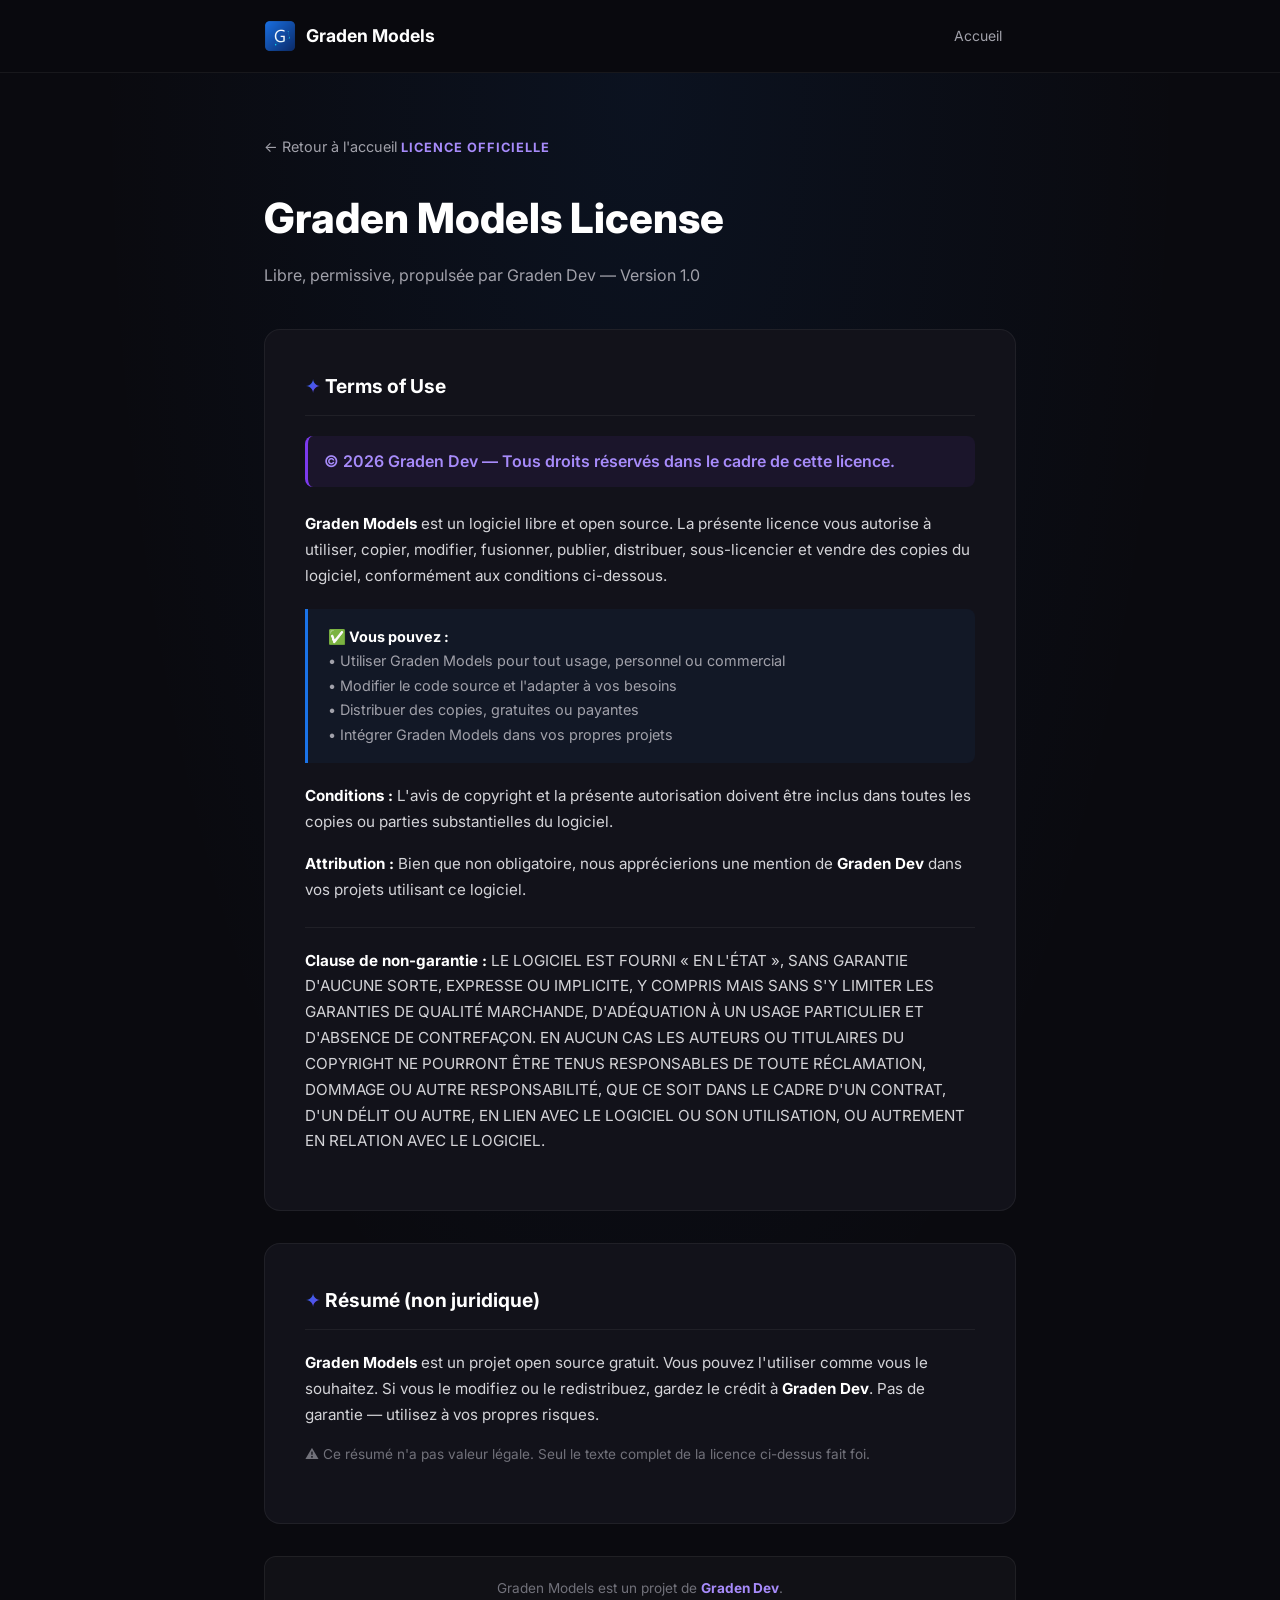
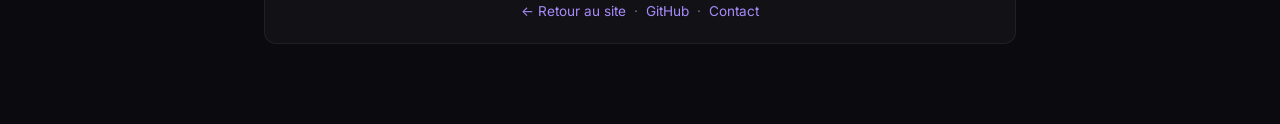
==== docs/license.html @ b073ece7 "Page licence dédiée, mention Graden Dev, texte pro" ====
<!DOCTYPE html>
<html lang="fr">
<head>
    <meta charset="UTF-8" />
    <meta name="viewport" content="width=device-width, initial-scale=1.0" />
    <title>Licence – Graden Models</title>
    <meta name="description" content="Licence Graden Models – Libre, open source, propulsé par Graden Dev." />
    <link rel="icon" href="assets/icon.png" />
    <link href="https://fonts.googleapis.com/css2?family=Inter:wght@300..800&display=swap" rel="stylesheet" />
    <style>
        *, *::before, *::after { box-sizing: border-box; margin: 0; padding: 0; }
        body {
            font-family: "Inter", -apple-system, BlinkMacSystemFont, "Segoe UI", system-ui, sans-serif;
            background: #0a0a0f; color: #e4e4e7; line-height: 1.7;
            -webkit-font-smoothing: antialiased;
        }
        .container { max-width: 800px; margin: 0 auto; padding: 0 24px; }

        header {
            padding: 20px 0; border-bottom: 1px solid rgba(255,255,255,.06);
            background: rgba(10,10,15,.85); backdrop-filter: blur(16px);
            position: sticky; top: 0; z-index: 100;
        }
        header .container { display: flex; align-items: center; gap: 12px; }
        header .logo { display: flex; align-items: center; gap: 10px; text-decoration: none; }
        header img { width: 32px; height: 32px; border-radius: 7px; }
        header .logo span { font-size: 1.1rem; font-weight: 700; color: #fff; }
        header nav { margin-left: auto; }
        header nav a { color: #a1a1aa; text-decoration: none; font-size: .875rem; padding: 8px 14px; border-radius: 8px; transition: .2s; }
        header nav a:hover { color: #fff; background: rgba(255,255,255,.06); }

        .page {
            padding: 60px 0 80px;
            background: radial-gradient(ellipse at 50% 0%, rgba(26,115,232,.08) 0%, transparent 60%);
        }
        .badge {
            display: inline-block; color: #a78bfa; font-size: .8rem; font-weight: 700;
            text-transform: uppercase; letter-spacing: .08em; margin-bottom: 12px;
        }
        h1 { font-size: clamp(1.8rem, 4vw, 2.6rem); font-weight: 800; color: #fff; margin-bottom: 8px; }
        .subtitle { color: #a1a1aa; margin-bottom: 40px; }

        .license-box {
            background: #12121a; border: 1px solid rgba(255,255,255,.06);
            border-radius: 16px; padding: 40px; margin-bottom: 32px;
        }
        .license-box h2 {
            font-size: 1.2rem; font-weight: 700; color: #fff;
            padding-bottom: 12px; border-bottom: 1px solid rgba(255,255,255,.06);
            margin-bottom: 20px;
        }
        .license-box h2 span { background: linear-gradient(135deg, #1a73e8, #7c3aed); -webkit-background-clip: text; -webkit-text-fill-color: transparent; }
        .license-box .copyright {
            color: #a78bfa; font-weight: 600; margin-bottom: 24px;
            padding: 12px 16px; background: rgba(124,58,237,.08); border-radius: 8px;
            border-left: 3px solid #7c3aed;
        }
        .license-box p { color: #d4d4d8; margin-bottom: 16px; font-size: .95rem; }
        .license-box .highlight {
            background: rgba(26,115,232,.06); border-left: 3px solid #1a73e8;
            padding: 16px 20px; border-radius: 0 8px 8px 0; margin: 20px 0;
            color: #a1a1aa; font-size: .9rem;
        }
        .license-box strong { color: #fff; }

        .footer-note {
            text-align: center; padding: 20px;
            background: rgba(255,255,255,.03); border-radius: 12px;
            border: 1px solid rgba(255,255,255,.06);
        }
        .footer-note p { color: #71717a; font-size: .85rem; }
        .footer-note a { color: #a78bfa; text-decoration: none; }
        .footer-note a:hover { text-decoration: underline; }

        .btn-back {
            display: inline-flex; align-items: center; gap: 8px;
            color: #a1a1aa; text-decoration: none; font-size: .9rem;
            margin-bottom: 24px; transition: .2s;
        }
        .btn-back:hover { color: #fff; }

        @media (max-width: 640px) {
            .license-box { padding: 24px; }
        }
    </style>
</head>
<body>
<header>
    <div class="container">
        <a href="index.html" class="logo">
            <img src="assets/icon.png" alt="Graden Models" />
            <span>Graden Models</span>
        </a>
        <nav>
            <a href="index.html">Accueil</a>
        </nav>
    </div>
</header>

<section class="page">
    <div class="container">
        <a href="index.html" class="btn-back">← Retour à l'accueil</a>
        <div class="badge">Licence officielle</div>
        <h1>Graden Models License</h1>
        <p class="subtitle">Libre, permissive, propulsée par Graden Dev — Version 1.0</p>

        <div class="license-box">
            <h2><span>✦</span> Terms of Use</h2>

            <div class="copyright">
                © 2026 Graden Dev — Tous droits réservés dans le cadre de cette licence.
            </div>

            <p>
                <strong>Graden Models</strong> est un logiciel libre et open source. 
                La présente licence vous autorise à utiliser, copier, modifier, fusionner, 
                publier, distribuer, sous-licencier et vendre des copies du logiciel, 
                conformément aux conditions ci-dessous.
            </p>

            <div class="highlight">
                <strong>✅ Vous pouvez :</strong><br />
                • Utiliser Graden Models pour tout usage, personnel ou commercial<br />
                • Modifier le code source et l'adapter à vos besoins<br />
                • Distribuer des copies, gratuites ou payantes<br />
                • Intégrer Graden Models dans vos propres projets
            </div>

            <p>
                <strong>Conditions :</strong> L'avis de copyright et la présente 
                autorisation doivent être inclus dans toutes les copies ou parties 
                substantielles du logiciel.
            </p>

            <p>
                <strong>Attribution :</strong> Bien que non obligatoire, nous 
                apprécierions une mention de <strong>Graden Dev</strong> dans 
                vos projets utilisant ce logiciel.
            </p>

            <p style="margin-top: 24px; padding-top: 20px; border-top: 1px solid rgba(255,255,255,.06);">
                <strong>Clause de non-garantie :</strong> LE LOGICIEL EST FOURNI « EN L'ÉTAT », 
                SANS GARANTIE D'AUCUNE SORTE, EXPRESSE OU IMPLICITE, Y COMPRIS MAIS SANS 
                S'Y LIMITER LES GARANTIES DE QUALITÉ MARCHANDE, D'ADÉQUATION À UN USAGE 
                PARTICULIER ET D'ABSENCE DE CONTREFAÇON. EN AUCUN CAS LES AUTEURS OU 
                TITULAIRES DU COPYRIGHT NE POURRONT ÊTRE TENUS RESPONSABLES DE TOUTE 
                RÉCLAMATION, DOMMAGE OU AUTRE RESPONSABILITÉ, QUE CE SOIT DANS LE CADRE 
                D'UN CONTRAT, D'UN DÉLIT OU AUTRE, EN LIEN AVEC LE LOGICIEL OU SON 
                UTILISATION, OU AUTREMENT EN RELATION AVEC LE LOGICIEL.
            </p>
        </div>

        <div class="license-box">
            <h2><span>✦</span> Résumé (non juridique)</h2>
            <p>
                <strong>Graden Models</strong> est un projet open source gratuit. 
                Vous pouvez l'utiliser comme vous le souhaitez. Si vous le modifiez 
                ou le redistribuez, gardez le crédit à <strong>Graden Dev</strong>. 
                Pas de garantie — utilisez à vos propres risques.
            </p>
            <p style="color: #71717a; font-size: .85rem; margin-top: 12px;">
                ⚠️ Ce résumé n'a pas valeur légale. Seul le texte complet de la licence ci-dessus fait foi.
            </p>
        </div>

        <div class="footer-note">
            <p>
                Graden Models est un projet de <strong style="color:#a78bfa;">Graden Dev</strong>.
                <br />
                <a href="index.html">← Retour au site</a> &nbsp;·&nbsp; 
                <a href="https://github.com/grandelagbanou28-gif/Models_of_ollamaApp">GitHub</a> &nbsp;·&nbsp; 
                <a href="mailto:grandelagbanou28@gmail.com">Contact</a>
            </p>
        </div>
    </div>
</section>
</body>
</html>
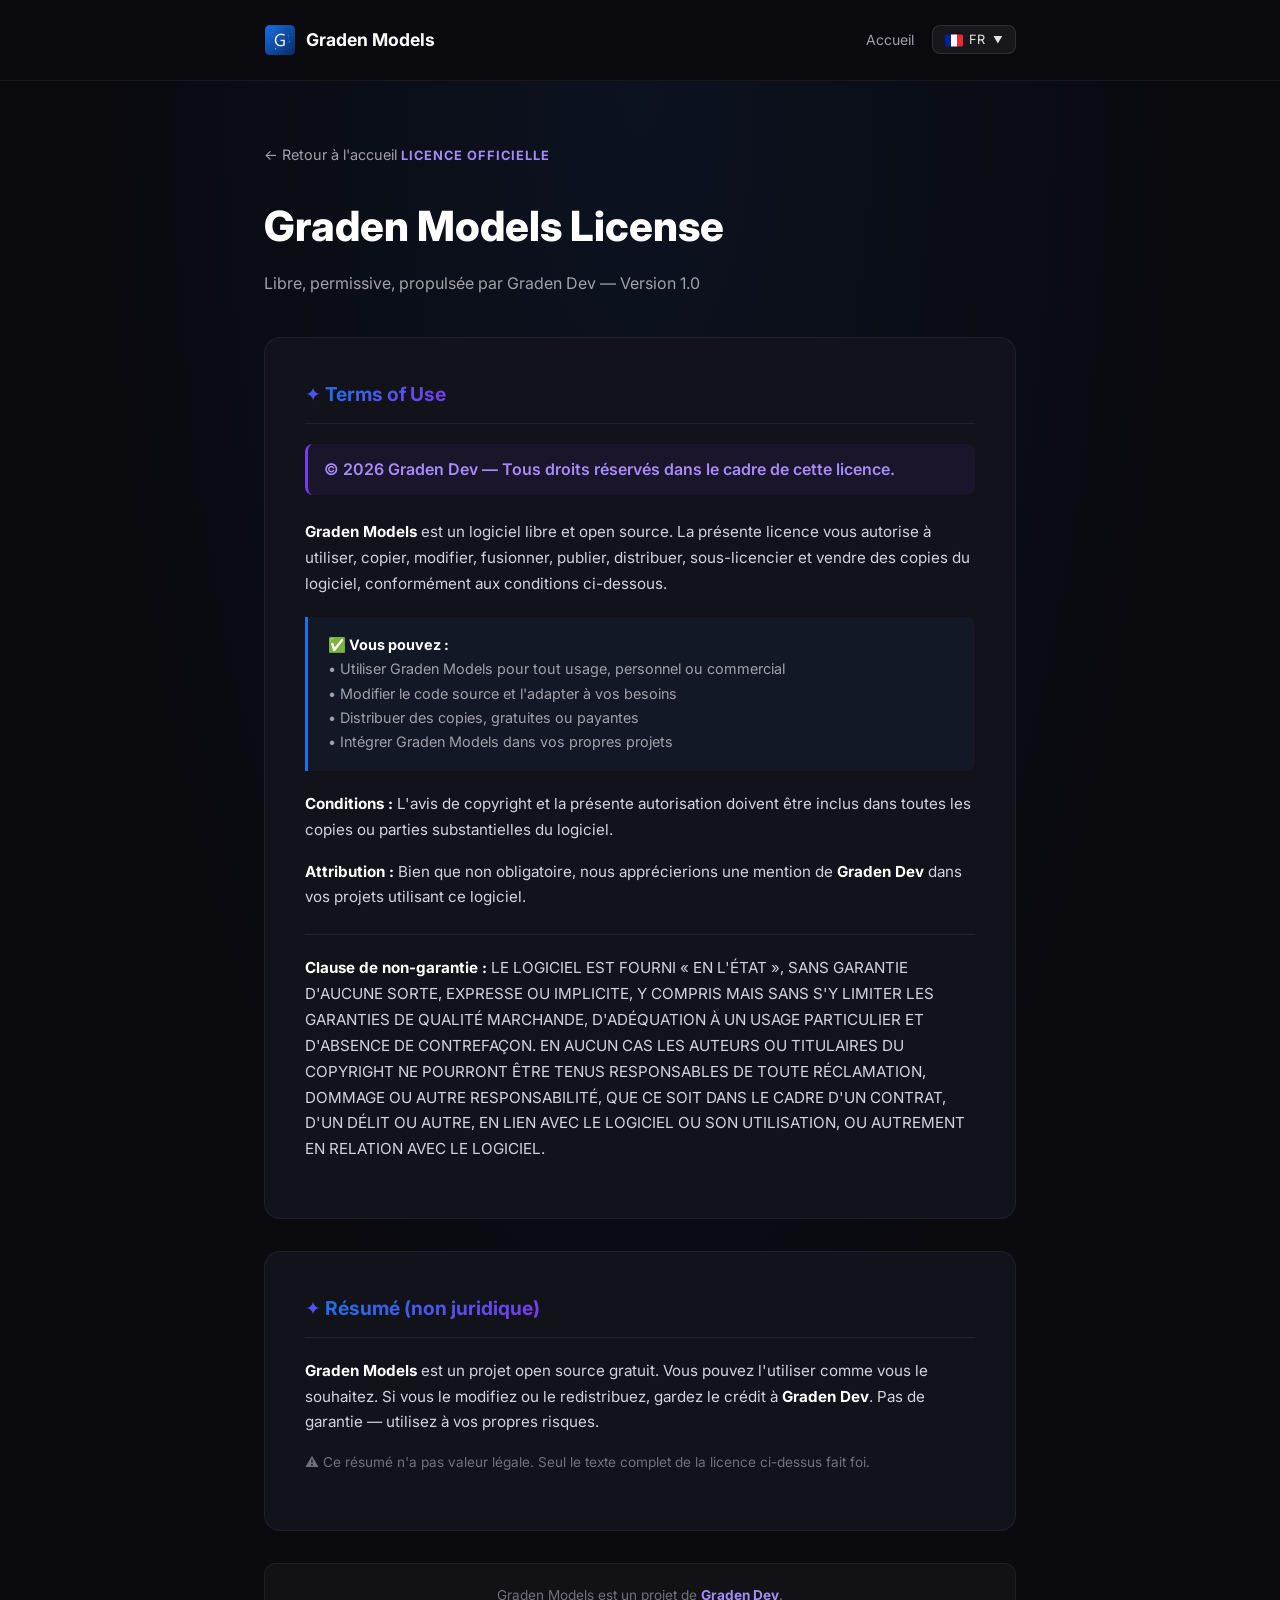
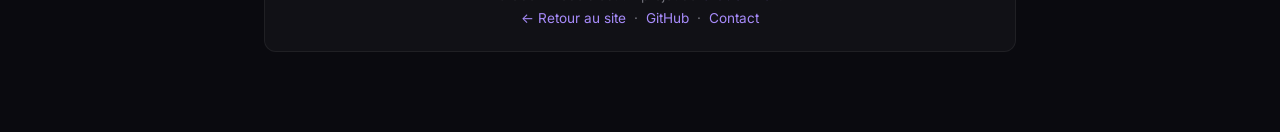
==== commit f79b0471: "fix: i18n - francais par defaut, json parse pour eviter erreurs js, meta notranslate" ====
--- a/docs/license.html
+++ b/docs/license.html
@@ -2,8 +2,11 @@
 <html lang="fr">
 <head>
     <meta charset="UTF-8" />
+<meta name="google" content="notranslate" />
+<meta name="google" content="notranslate" />
+<meta name="google" content="notranslate" />
     <meta name="viewport" content="width=device-width, initial-scale=1.0" />
-    <title>Licence – Graden Models</title>
+    <title data-i18n="page.title">Licence – Graden Models</title>
     <meta name="description" content="Licence Graden Models – Libre, open source, propulsé par Graden Dev." />
     <link rel="icon" href="assets/icon.png" />
     <link href="https://fonts.googleapis.com/css2?family=Inter:wght@300..800&display=swap" rel="stylesheet" />
@@ -24,10 +27,35 @@
         header .container { display: flex; align-items: center; gap: 12px; }
         header .logo { display: flex; align-items: center; gap: 10px; text-decoration: none; }
         header img { width: 32px; height: 32px; border-radius: 7px; }
-        header .logo span { font-size: 1.1rem; font-weight: 700; color: #fff; }
-        header nav { margin-left: auto; }
-        header nav a { color: #a1a1aa; text-decoration: none; font-size: .875rem; padding: 8px 14px; border-radius: 8px; transition: .2s; }
+        header .logo span { font-size: 1.1rem; font-weight: 700; color: #fff; white-space: nowrap; }
+        header nav { margin-left: auto; display: flex; align-items: center; gap: 4px; }
+        header nav a { color: #a1a1aa; text-decoration: none; font-size: .875rem; padding: 8px 14px; border-radius: 8px; transition: .2s; white-space: nowrap; }
         header nav a:hover { color: #fff; background: rgba(255,255,255,.06); }
+
+        .lang-dropdown { position: relative; display: inline-block; }
+        .lang-dropdown-btn {
+            display: flex; align-items: center; gap: 6px;
+            background: rgba(255,255,255,.06); border: 1px solid rgba(255,255,255,.1);
+            color: #e4e4e7; padding: 6px 12px; border-radius: 8px;
+            cursor: pointer; font-size: .8rem; font-family: inherit;
+            transition: .2s; white-space: nowrap;
+        }
+        .lang-dropdown-btn:hover { background: rgba(255,255,255,.1); }
+        .lang-dropdown-btn .arrow { font-size: .6rem; margin-left: 2px; transition: transform .2s; }
+        .lang-dropdown.open .lang-dropdown-btn .arrow { transform: rotate(180deg); }
+        .lang-menu {
+            position: absolute; top: calc(100% + 6px); right: 0;
+            background: #18181b; border: 1px solid rgba(255,255,255,.1);
+            border-radius: 10px; padding: 6px; min-width: 140px;
+            display: none; z-index: 200; box-shadow: 0 12px 40px rgba(0,0,0,.5);
+        }
+        .lang-dropdown.open .lang-menu { display: block; }
+        .lang-menu a {
+            display: flex !important; align-items: center; gap: 8px;
+            padding: 8px 12px !important; border-radius: 6px !important;
+            color: #a1a1aa; text-decoration: none; font-size: .85rem; transition: .2s;
+        }
+        .lang-menu a:hover, .lang-menu a.active { background: rgba(255,255,255,.08); color: #fff; }
 
         .page {
             padding: 60px 0 80px;
@@ -92,26 +120,41 @@
             <span>Graden Models</span>
         </a>
         <nav>
-            <a href="index.html">Accueil</a>
+            <a href="index.html" data-i18n="nav.home">Accueil</a>
+            <div class="lang-dropdown">
+                <button class="lang-dropdown-btn" onclick="event.stopPropagation();this.closest('.lang-dropdown').classList.toggle('open')">
+                    <span id="langFlag"><svg width="18" height="13" viewBox="0 0 24 16" style="border-radius:2px;vertical-align:middle"><rect width="8" height="16" fill="#002395"/><rect x="8" width="8" height="16" fill="#fff"/><rect x="16" width="8" height="16" fill="#ED2939"/></svg></span>
+                    <span id="langLabel">FR</span>
+                    <span class="arrow">▼</span>
+                </button>
+                <div class="lang-menu">
+                    <a href="#" class="active" data-lang="fr" onclick="setLang('fr');return false">
+                        <svg width="18" height="13" viewBox="0 0 24 16" style="border-radius:2px;vertical-align:middle"><rect width="8" height="16" fill="#002395"/><rect x="8" width="8" height="16" fill="#fff"/><rect x="16" width="8" height="16" fill="#ED2939"/></svg> Français
+                    </a>
+                    <a href="#" data-lang="en" onclick="setLang('en');return false">
+                        <svg width="18" height="13" viewBox="0 0 24 16" style="border-radius:2px;vertical-align:middle"><rect width="24" height="16" fill="#012169"/><path d="M0 0l12 8m0-8L0 8" stroke="#fff" stroke-width="3.2"/><path d="M12 0v16M0 8h24" stroke="#fff" stroke-width="4.8"/><path d="M0 0l12 8m0-8L0 8" stroke="#C8102E" stroke-width="1.6"/><path d="M12 0v16M0 8h24" stroke="#C8102E" stroke-width="2.4"/></svg> English
+                    </a>
+                </div>
+            </div>
         </nav>
     </div>
 </header>
 
 <section class="page">
     <div class="container">
-        <a href="index.html" class="btn-back">← Retour à l'accueil</a>
-        <div class="badge">Licence officielle</div>
-        <h1>Graden Models License</h1>
-        <p class="subtitle">Libre, permissive, propulsée par Graden Dev — Version 1.0</p>
+        <a href="index.html" class="btn-back" data-i18n="back.home">← Retour à l'accueil</a>
+        <div class="badge" data-i18n="license.badge">Licence officielle</div>
+        <h1 data-i18n="license.title">Graden Models License</h1>
+        <p class="subtitle" data-i18n="license.subtitle">Libre, permissive, propulsée par Graden Dev — Version 1.0</p>
 
         <div class="license-box">
-            <h2><span>✦</span> Terms of Use</h2>
-
-            <div class="copyright">
+            <h2><span>✦</span> <span data-i18n="license.terms">Terms of Use</span></h2>
+
+            <div class="copyright" data-i18n="license.copyright">
                 © 2026 Graden Dev — Tous droits réservés dans le cadre de cette licence.
             </div>
 
-            <p>
+            <p data-i18n="license.p1">
                 <strong>Graden Models</strong> est un logiciel libre et open source. 
                 La présente licence vous autorise à utiliser, copier, modifier, fusionner, 
                 publier, distribuer, sous-licencier et vendre des copies du logiciel, 
@@ -119,26 +162,26 @@
             </p>
 
             <div class="highlight">
-                <strong>✅ Vous pouvez :</strong><br />
-                • Utiliser Graden Models pour tout usage, personnel ou commercial<br />
-                • Modifier le code source et l'adapter à vos besoins<br />
-                • Distribuer des copies, gratuites ou payantes<br />
-                • Intégrer Graden Models dans vos propres projets
+                <strong data-i18n="license.can">✅ Vous pouvez :</strong><br />
+                <span data-i18n="license.can1">• Utiliser Graden Models pour tout usage, personnel ou commercial</span><br />
+                <span data-i18n="license.can2">• Modifier le code source et l'adapter à vos besoins</span><br />
+                <span data-i18n="license.can3">• Distribuer des copies, gratuites ou payantes</span><br />
+                <span data-i18n="license.can4">• Intégrer Graden Models dans vos propres projets</span>
             </div>
 
-            <p>
+            <p data-i18n="license.conditions">
                 <strong>Conditions :</strong> L'avis de copyright et la présente 
                 autorisation doivent être inclus dans toutes les copies ou parties 
                 substantielles du logiciel.
             </p>
 
-            <p>
+            <p data-i18n="license.attribution">
                 <strong>Attribution :</strong> Bien que non obligatoire, nous 
                 apprécierions une mention de <strong>Graden Dev</strong> dans 
                 vos projets utilisant ce logiciel.
             </p>
 
-            <p style="margin-top: 24px; padding-top: 20px; border-top: 1px solid rgba(255,255,255,.06);">
+            <p style="margin-top: 24px; padding-top: 20px; border-top: 1px solid rgba(255,255,255,.06);" data-i18n="license.disclaimer">
                 <strong>Clause de non-garantie :</strong> LE LOGICIEL EST FOURNI « EN L'ÉTAT », 
                 SANS GARANTIE D'AUCUNE SORTE, EXPRESSE OU IMPLICITE, Y COMPRIS MAIS SANS 
                 S'Y LIMITER LES GARANTIES DE QUALITÉ MARCHANDE, D'ADÉQUATION À UN USAGE 
@@ -151,14 +194,14 @@
         </div>
 
         <div class="license-box">
-            <h2><span>✦</span> Résumé (non juridique)</h2>
-            <p>
+            <h2><span>✦</span> <span data-i18n="license.summary">Résumé (non juridique)</span></h2>
+            <p data-i18n="license.summaryP">
                 <strong>Graden Models</strong> est un projet open source gratuit. 
                 Vous pouvez l'utiliser comme vous le souhaitez. Si vous le modifiez 
                 ou le redistribuez, gardez le crédit à <strong>Graden Dev</strong>. 
                 Pas de garantie — utilisez à vos propres risques.
             </p>
-            <p style="color: #71717a; font-size: .85rem; margin-top: 12px;">
+            <p style="color: #71717a; font-size: .85rem; margin-top: 12px;" data-i18n="license.disclaimerSmall">
                 ⚠️ Ce résumé n'a pas valeur légale. Seul le texte complet de la licence ci-dessus fait foi.
             </p>
         </div>
@@ -167,12 +210,43 @@
             <p>
                 Graden Models est un projet de <strong style="color:#a78bfa;">Graden Dev</strong>.
                 <br />
-                <a href="index.html">← Retour au site</a> &nbsp;·&nbsp; 
+                <a href="index.html" data-i18n="back.site">← Retour au site</a> &nbsp;·&nbsp; 
                 <a href="https://github.com/grandelagbanou28-gif/Models_of_ollamaApp">GitHub</a> &nbsp;·&nbsp; 
-                <a href="mailto:grandelagbanou28@gmail.com">Contact</a>
+                <a href="mailto:grandelagbanou28@gmail.com" data-i18n="contact">Contact</a>
             </p>
         </div>
     </div>
 </section>
-</body>
-</html>
+
+<script>
+(function(){
+function saveOrig(){
+document.querySelectorAll("[data-i18n]").forEach(function(e){
+if(!e.getAttribute("data-fr"))e.setAttribute("data-fr",e.innerHTML);
+});
+}
+function setLang(l){
+document.documentElement.lang=l;
+document.querySelectorAll(".lang-menu a").forEach(function(a){a.classList.toggle("active",a.getAttribute("data-lang")===l)});
+var fl=document.getElementById("langFlag");if(fl)fl.innerHTML={fr:'<svg width="18" height="13" viewBox="0 0 24 16" style="border-radius:2px;vertical-align:middle"><rect width="8" height="16" fill="#002395"/><rect x="8" width="8" height="16" fill="#fff"/><rect x="16" width="8" height="16" fill="#ED2939"/></svg>',en:'<svg width="18" height="13" viewBox="0 0 24 16" style="border-radius:2px;vertical-align:middle"><rect width="24" height="16" fill="#012169"/><path d="M0 0l12 8m0-8L0 8" stroke="#fff" stroke-width="3.2"/><path d="M12 0v16M0 8h24" stroke="#fff" stroke-width="4.8"/><path d="M0 0l12 8m0-8L0 8" stroke="#C8102E" stroke-width="1.6"/><path d="M12 0v16M0 8h24" stroke="#C8102E" stroke-width="2.4"/></svg>'}[l]||"";
+var lb=document.getElementById("langLabel");if(lb)lb.textContent={fr:"FR",en:"EN"}[l]||l;
+var dd=document.querySelector(".lang-dropdown");if(dd)dd.classList.remove("open");
+try{localStorage.setItem("graden-lang",l)}catch(e){}
+document.querySelectorAll("[data-i18n]").forEach(function(e){
+var k=e.getAttribute("data-i18n");
+if(l==="fr"){var o=e.getAttribute("data-fr");if(o)e.innerHTML=o;}
+else if(window.__en&&window.__en[k]){e.innerHTML=window.__en[k];}
+});
+}
+function initL(){
+saveOrig();
+setLang("fr");
+}
+document.addEventListener("click",function(e){
+document.querySelectorAll(".lang-dropdown.open").forEach(function(d){if(!d.contains(e.target))d.classList.remove("open")});
+});
+window.setLang=setLang;
+window.__en={};
+initL();
+})();
+</script>
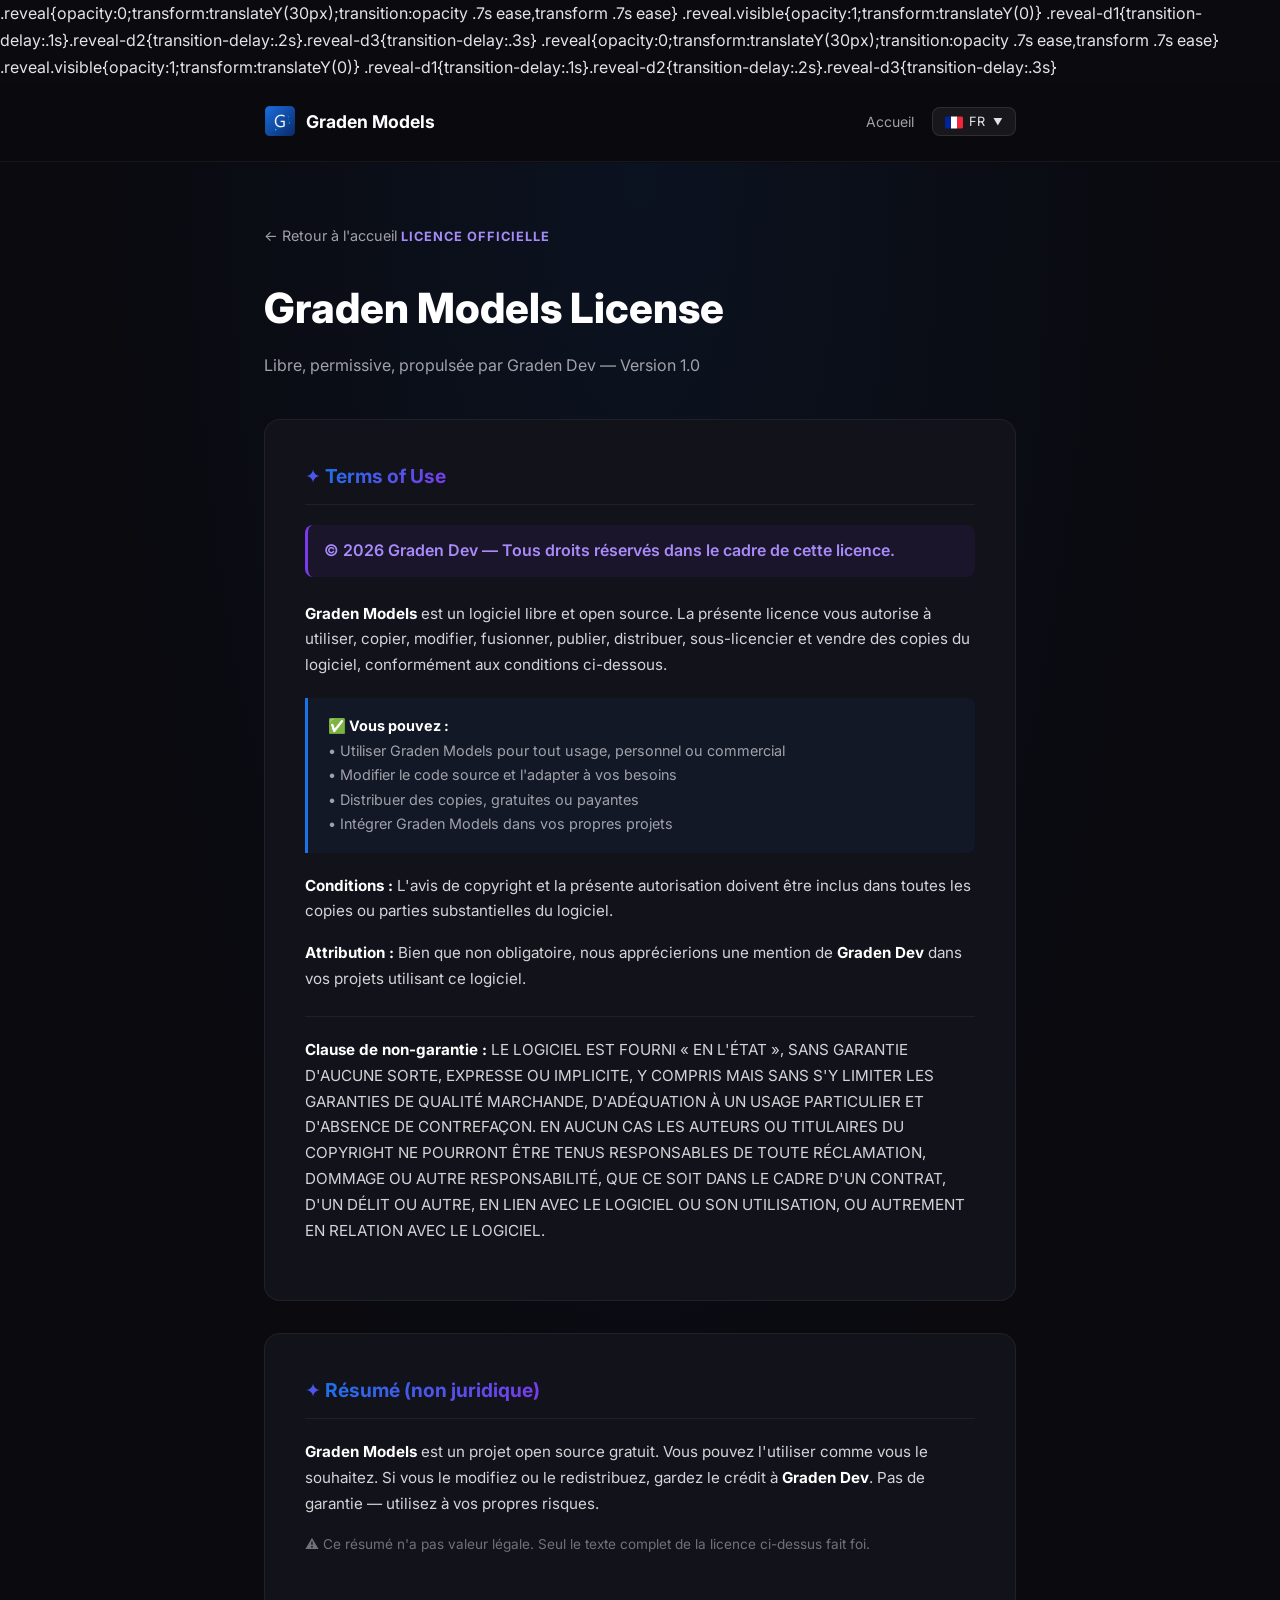
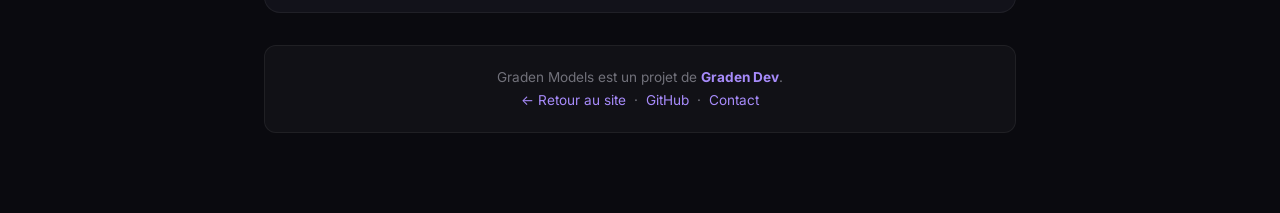
==== commit 93ab58e6: "feat: animations scroll reveal, compteurs, hero glow + i18n complete" ====
--- a/docs/license.html
+++ b/docs/license.html
@@ -1,5 +1,5 @@
 <!DOCTYPE html>
-<html lang="fr">
+<html lang="fr" translate="no">
 <head>
     <meta charset="UTF-8" />
 <meta name="google" content="notranslate" />
@@ -111,6 +111,12 @@
             .license-box { padding: 24px; }
         }
     </style>
+.reveal{opacity:0;transform:translateY(30px);transition:opacity .7s ease,transform .7s ease}
+.reveal.visible{opacity:1;transform:translateY(0)}
+.reveal-d1{transition-delay:.1s}.reveal-d2{transition-delay:.2s}.reveal-d3{transition-delay:.3s}
+.reveal{opacity:0;transform:translateY(30px);transition:opacity .7s ease,transform .7s ease}
+.reveal.visible{opacity:1;transform:translateY(0)}
+.reveal-d1{transition-delay:.1s}.reveal-d2{transition-delay:.2s}.reveal-d3{transition-delay:.3s}
 </head>
 <body>
 <header>
@@ -220,12 +226,13 @@
 
 <script>
 (function(){
-function saveOrig(){
+var en={"page.title":"License - Graden Models","nav.home":"Home","back.home":"Back to home","license.badge":"Official License","license.title":"Graden Models License","license.subtitle":"Free, permissive, powered by Graden Dev - Version 1.0","license.terms":"Terms of Use","license.copyright":"(c) 2026 Graden Dev - All rights reserved under this license.","license.p1":"<strong>Graden Models</strong> is free and open source software. This license permits you to use, copy, modify, merge, publish, distribute, sublicense, and sell copies of the software, subject to the conditions below.","license.can":"You may:","license.can1":"- Use Graden Models for any purpose, personal or commercial","license.can2":"- Modify the source code to suit your needs","license.can3":"- Distribute copies, free or for a fee","license.can4":"- Integrate Graden Models into your own projects","license.conditions":"<strong>Conditions:</strong> The copyright notice and this permission notice must be included in all copies or substantial portions of the software.","license.attribution":"<strong>Attribution:</strong> Although not required, we would appreciate credit to <strong>Graden Dev</strong> in projects using this software.","license.disclaimer":"<strong>Disclaimer of Warranty:</strong> THE SOFTWARE IS PROVIDED \"AS IS\", WITHOUT WARRANTY OF ANY KIND, EXPRESS OR IMPLIED, INCLUDING BUT NOT LIMITED TO THE WARRANTIES OF MERCHANTABILITY, FITNESS FOR A PARTICULAR PURPOSE AND NONINFRINGEMENT. IN NO EVENT SHALL THE AUTHORS OR COPYRIGHT HOLDERS BE LIABLE FOR ANY CLAIM, DAMAGES OR OTHER LIABILITY, WHETHER IN AN ACTION OF CONTRACT, TORT OR OTHERWISE, ARISING FROM, OUT OF OR IN CONNECTION WITH THE SOFTWARE OR THE USE OR OTHER DEALINGS IN THE SOFTWARE.","license.summary":"Summary (non-legal)","license.summaryP":"<strong>Graden Models</strong> is a free open source project. Use it as you wish. If you modify or redistribute it, keep credit to <strong>Graden Dev</strong>. No warranty - use at your own risk.","license.disclaimerSmall":"This summary is not legally binding. Only the full license text above is authoritative.","back.site":"Back to site","contact":"Contact"};
+function sO(){
 document.querySelectorAll("[data-i18n]").forEach(function(e){
 if(!e.getAttribute("data-fr"))e.setAttribute("data-fr",e.innerHTML);
 });
 }
-function setLang(l){
+function sL(l){
 document.documentElement.lang=l;
 document.querySelectorAll(".lang-menu a").forEach(function(a){a.classList.toggle("active",a.getAttribute("data-lang")===l)});
 var fl=document.getElementById("langFlag");if(fl)fl.innerHTML={fr:'<svg width="18" height="13" viewBox="0 0 24 16" style="border-radius:2px;vertical-align:middle"><rect width="8" height="16" fill="#002395"/><rect x="8" width="8" height="16" fill="#fff"/><rect x="16" width="8" height="16" fill="#ED2939"/></svg>',en:'<svg width="18" height="13" viewBox="0 0 24 16" style="border-radius:2px;vertical-align:middle"><rect width="24" height="16" fill="#012169"/><path d="M0 0l12 8m0-8L0 8" stroke="#fff" stroke-width="3.2"/><path d="M12 0v16M0 8h24" stroke="#fff" stroke-width="4.8"/><path d="M0 0l12 8m0-8L0 8" stroke="#C8102E" stroke-width="1.6"/><path d="M12 0v16M0 8h24" stroke="#C8102E" stroke-width="2.4"/></svg>'}[l]||"";
@@ -235,18 +242,20 @@
 document.querySelectorAll("[data-i18n]").forEach(function(e){
 var k=e.getAttribute("data-i18n");
 if(l==="fr"){var o=e.getAttribute("data-fr");if(o)e.innerHTML=o;}
-else if(window.__en&&window.__en[k]){e.innerHTML=window.__en[k];}
+else if(en[k]){e.innerHTML=en[k];}
 });
 }
-function initL(){
-saveOrig();
-setLang("fr");
+function init(){
+sO();sL("fr");
+var r=document.querySelectorAll(".license-box,.badge,.subtitle,.btn-back,.footer-note");
+r.forEach(function(e,i){e.classList.add("reveal");if(i%3===1)e.classList.add("reveal-d1");else if(i%3===2)e.classList.add("reveal-d2")});
+var ro=new IntersectionObserver(function(es){es.forEach(function(e){if(e.isIntersecting){e.target.classList.add("visible");ro.unobserve(e.target)}})},{threshold:.1});
+document.querySelectorAll(".reveal").forEach(function(e){ro.observe(e)});
 }
 document.addEventListener("click",function(e){
 document.querySelectorAll(".lang-dropdown.open").forEach(function(d){if(!d.contains(e.target))d.classList.remove("open")});
 });
-window.setLang=setLang;
-window.__en={};
-initL();
+window.setLang=sL;
+init();
 })();
 </script>
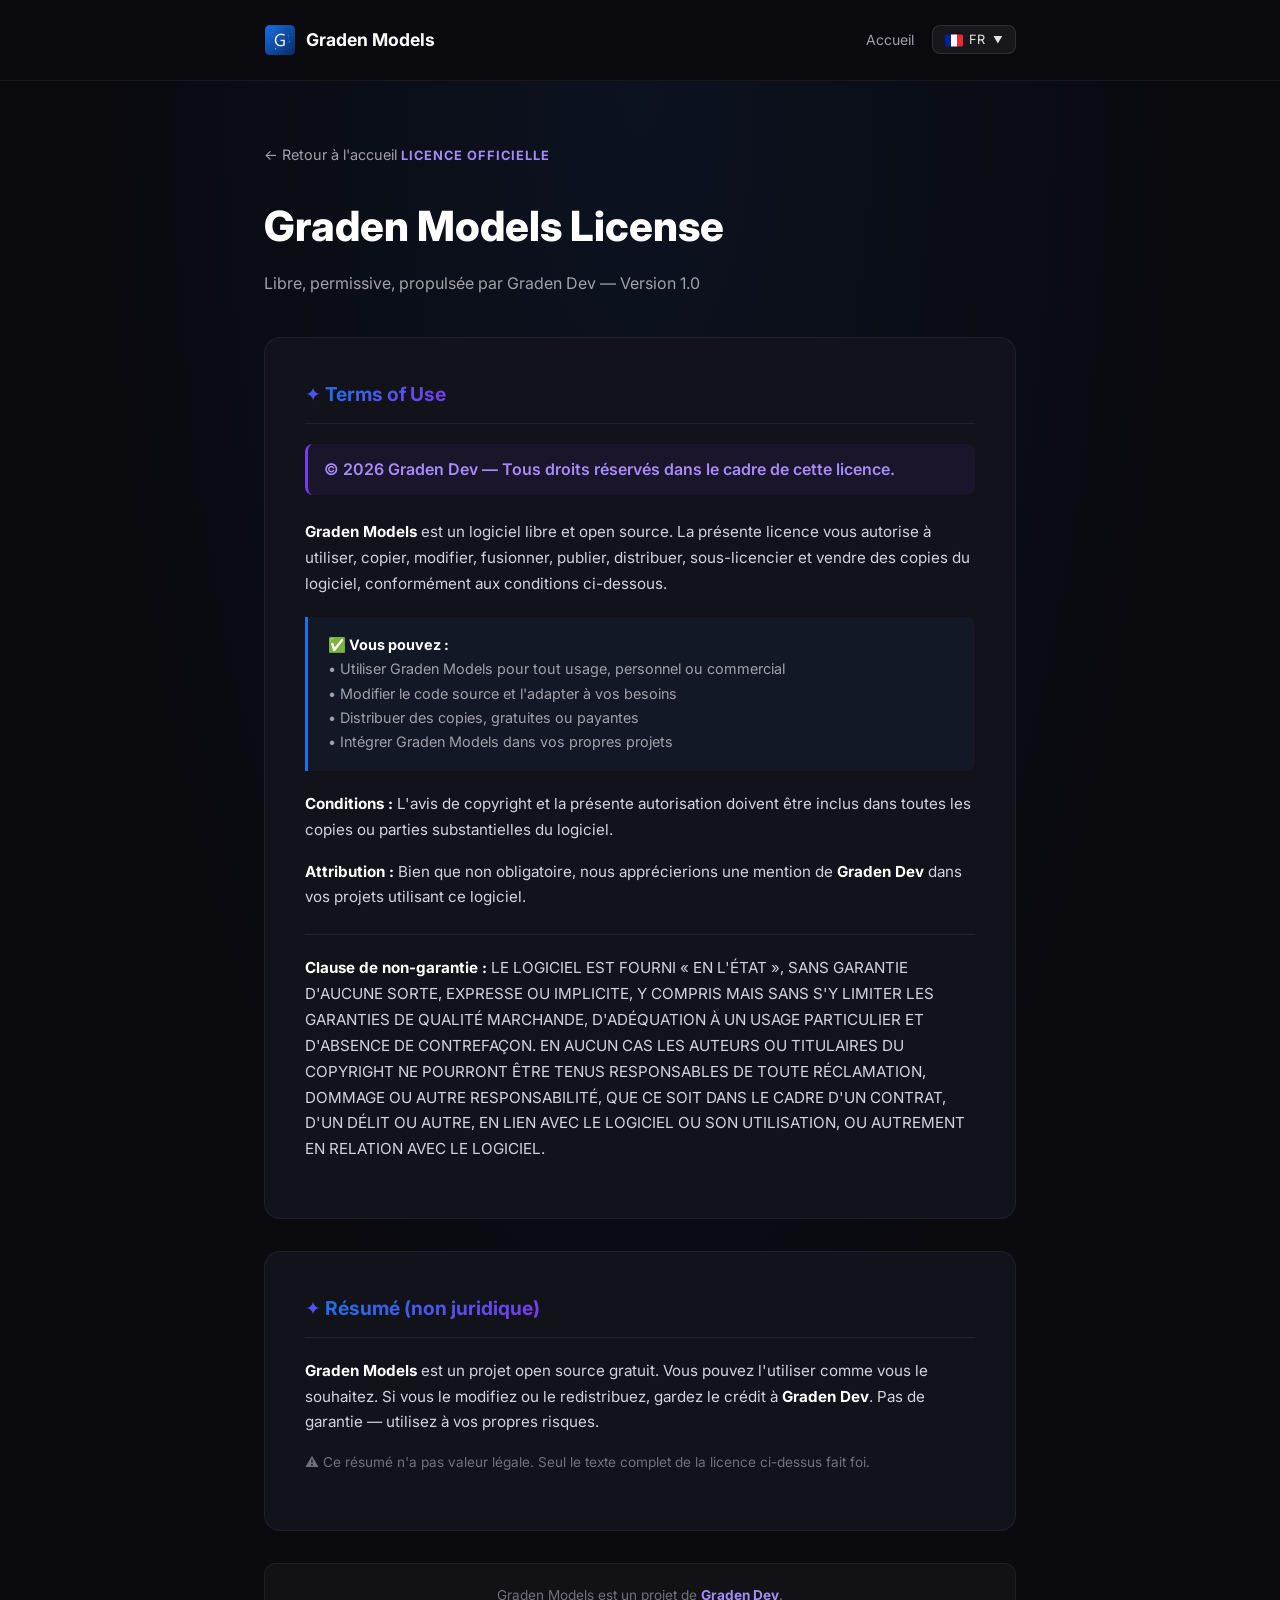
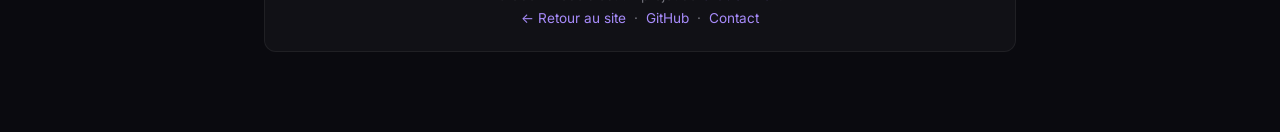
==== commit 1d76f0af: "fix: i18n complete - francais par defaut, traductions EN via JSON.parse, translate=no" ====
--- a/docs/license.html
+++ b/docs/license.html
@@ -111,12 +111,6 @@
             .license-box { padding: 24px; }
         }
     </style>
-.reveal{opacity:0;transform:translateY(30px);transition:opacity .7s ease,transform .7s ease}
-.reveal.visible{opacity:1;transform:translateY(0)}
-.reveal-d1{transition-delay:.1s}.reveal-d2{transition-delay:.2s}.reveal-d3{transition-delay:.3s}
-.reveal{opacity:0;transform:translateY(30px);transition:opacity .7s ease,transform .7s ease}
-.reveal.visible{opacity:1;transform:translateY(0)}
-.reveal-d1{transition-delay:.1s}.reveal-d2{transition-delay:.2s}.reveal-d3{transition-delay:.3s}
 </head>
 <body>
 <header>
@@ -226,13 +220,13 @@
 
 <script>
 (function(){
-var en={"page.title":"License - Graden Models","nav.home":"Home","back.home":"Back to home","license.badge":"Official License","license.title":"Graden Models License","license.subtitle":"Free, permissive, powered by Graden Dev - Version 1.0","license.terms":"Terms of Use","license.copyright":"(c) 2026 Graden Dev - All rights reserved under this license.","license.p1":"<strong>Graden Models</strong> is free and open source software. This license permits you to use, copy, modify, merge, publish, distribute, sublicense, and sell copies of the software, subject to the conditions below.","license.can":"You may:","license.can1":"- Use Graden Models for any purpose, personal or commercial","license.can2":"- Modify the source code to suit your needs","license.can3":"- Distribute copies, free or for a fee","license.can4":"- Integrate Graden Models into your own projects","license.conditions":"<strong>Conditions:</strong> The copyright notice and this permission notice must be included in all copies or substantial portions of the software.","license.attribution":"<strong>Attribution:</strong> Although not required, we would appreciate credit to <strong>Graden Dev</strong> in projects using this software.","license.disclaimer":"<strong>Disclaimer of Warranty:</strong> THE SOFTWARE IS PROVIDED \"AS IS\", WITHOUT WARRANTY OF ANY KIND, EXPRESS OR IMPLIED, INCLUDING BUT NOT LIMITED TO THE WARRANTIES OF MERCHANTABILITY, FITNESS FOR A PARTICULAR PURPOSE AND NONINFRINGEMENT. IN NO EVENT SHALL THE AUTHORS OR COPYRIGHT HOLDERS BE LIABLE FOR ANY CLAIM, DAMAGES OR OTHER LIABILITY, WHETHER IN AN ACTION OF CONTRACT, TORT OR OTHERWISE, ARISING FROM, OUT OF OR IN CONNECTION WITH THE SOFTWARE OR THE USE OR OTHER DEALINGS IN THE SOFTWARE.","license.summary":"Summary (non-legal)","license.summaryP":"<strong>Graden Models</strong> is a free open source project. Use it as you wish. If you modify or redistribute it, keep credit to <strong>Graden Dev</strong>. No warranty - use at your own risk.","license.disclaimerSmall":"This summary is not legally binding. Only the full license text above is authoritative.","back.site":"Back to site","contact":"Contact"};
-function sO(){
+var en={"page.title":"License - Graden Models","nav.home":"Home","back.home":"Back to home","license.badge":"Official License","license.title":"Graden Models License","license.subtitle":"Free, permissive, powered by Graden Dev - Version 1.0","license.terms":"Terms of Use","license.copyright":"(c) 2026 Graden Dev - All rights reserved under this license.","license.p1":"<strong>Graden Models</strong> is free and open source software. This license permits you to use, copy, modify, merge, publish, distribute, sublicense, and sell copies of the software, subject to the conditions below.","license.can":"You may:","license.can1":"- Use Graden Models for any purpose, personal or commercial","license.can2":"- Modify the source code to suit your needs","license.can3":"- Distribute copies, free or for a fee","license.can4":"- Integrate Graden Models into your own projects","license.conditions":"<strong>Conditions:</strong> The copyright notice and this permission notice must be included in all copies or substantial portions of the software.","license.attribution":"<strong>Attribution:</strong> Although not required, we would appreciate credit to <strong>Graden Dev</strong> in projects using this software.","license.disclaimer":"<strong>Disclaimer of Warranty:</strong> THE SOFTWARE IS PROVIDED &quot;AS IS&quot;, WITHOUT WARRANTY OF ANY KIND, EXPRESS OR IMPLIED, INCLUDING BUT NOT LIMITED TO THE WARRANTIES OF MERCHANTABILITY, FITNESS FOR A PARTICULAR PURPOSE AND NONINFRINGEMENT. IN NO EVENT SHALL THE AUTHORS OR COPYRIGHT HOLDERS BE LIABLE FOR ANY CLAIM, DAMAGES OR OTHER LIABILITY, WHETHER IN AN ACTION OF CONTRACT, TORT OR OTHERWISE, ARISING FROM, OUT OF OR IN CONNECTION WITH THE SOFTWARE OR THE USE OR OTHER DEALINGS IN THE SOFTWARE.","license.summary":"Summary (non-legal)","license.summaryP":"<strong>Graden Models</strong> is a free open source project. Use it as you wish. If you modify or redistribute it, keep credit to <strong>Graden Dev</strong>. No warranty - use at your own risk.","license.disclaimerSmall":"This summary is not legally binding. Only the full license text above is authoritative.","back.site":"Back to site","contact":"Contact"};
+function saveOrig(){
 document.querySelectorAll("[data-i18n]").forEach(function(e){
 if(!e.getAttribute("data-fr"))e.setAttribute("data-fr",e.innerHTML);
 });
 }
-function sL(l){
+function setLang(l){
 document.documentElement.lang=l;
 document.querySelectorAll(".lang-menu a").forEach(function(a){a.classList.toggle("active",a.getAttribute("data-lang")===l)});
 var fl=document.getElementById("langFlag");if(fl)fl.innerHTML={fr:'<svg width="18" height="13" viewBox="0 0 24 16" style="border-radius:2px;vertical-align:middle"><rect width="8" height="16" fill="#002395"/><rect x="8" width="8" height="16" fill="#fff"/><rect x="16" width="8" height="16" fill="#ED2939"/></svg>',en:'<svg width="18" height="13" viewBox="0 0 24 16" style="border-radius:2px;vertical-align:middle"><rect width="24" height="16" fill="#012169"/><path d="M0 0l12 8m0-8L0 8" stroke="#fff" stroke-width="3.2"/><path d="M12 0v16M0 8h24" stroke="#fff" stroke-width="4.8"/><path d="M0 0l12 8m0-8L0 8" stroke="#C8102E" stroke-width="1.6"/><path d="M12 0v16M0 8h24" stroke="#C8102E" stroke-width="2.4"/></svg>'}[l]||"";
@@ -245,17 +239,14 @@
 else if(en[k]){e.innerHTML=en[k];}
 });
 }
-function init(){
-sO();sL("fr");
-var r=document.querySelectorAll(".license-box,.badge,.subtitle,.btn-back,.footer-note");
-r.forEach(function(e,i){e.classList.add("reveal");if(i%3===1)e.classList.add("reveal-d1");else if(i%3===2)e.classList.add("reveal-d2")});
-var ro=new IntersectionObserver(function(es){es.forEach(function(e){if(e.isIntersecting){e.target.classList.add("visible");ro.unobserve(e.target)}})},{threshold:.1});
-document.querySelectorAll(".reveal").forEach(function(e){ro.observe(e)});
+function initL(){
+saveOrig();
+setLang("fr");
 }
 document.addEventListener("click",function(e){
 document.querySelectorAll(".lang-dropdown.open").forEach(function(d){if(!d.contains(e.target))d.classList.remove("open")});
 });
-window.setLang=sL;
-init();
+window.setLang=setLang;
+initL();
 })();
 </script>
